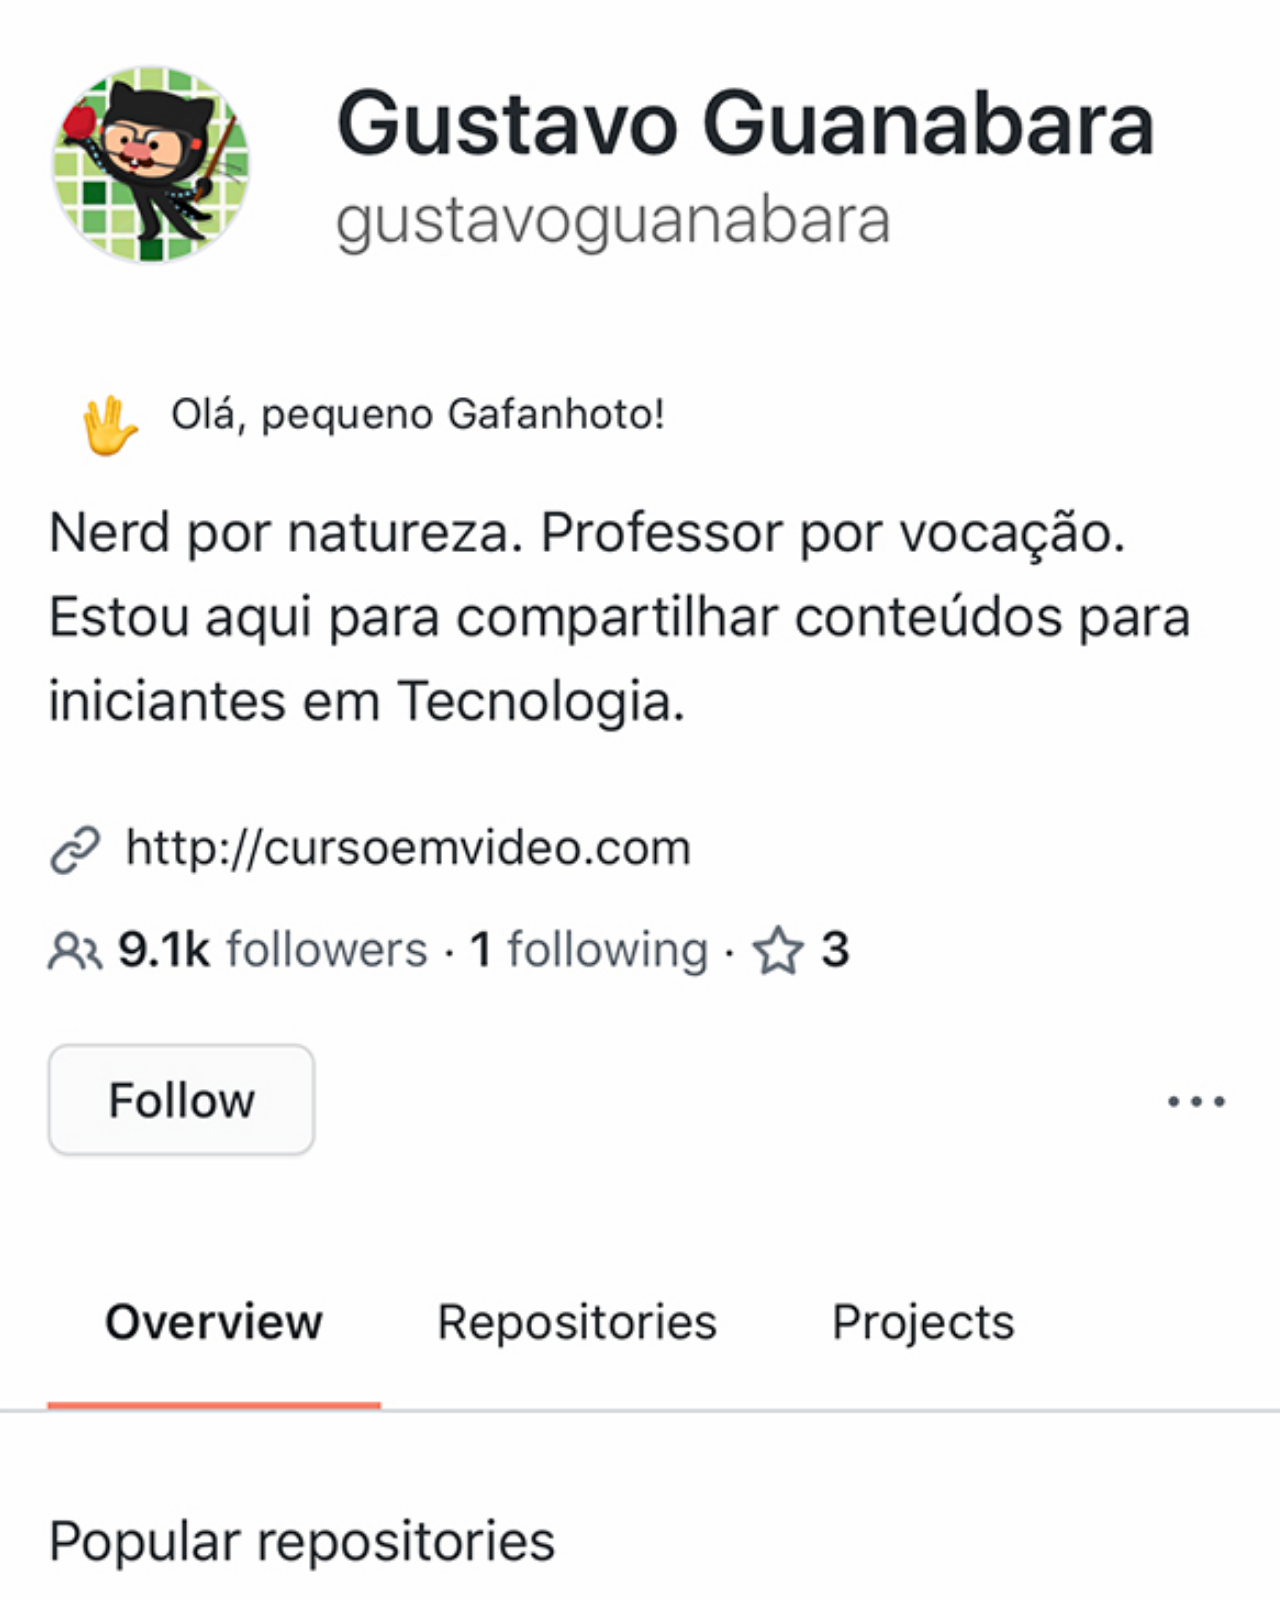
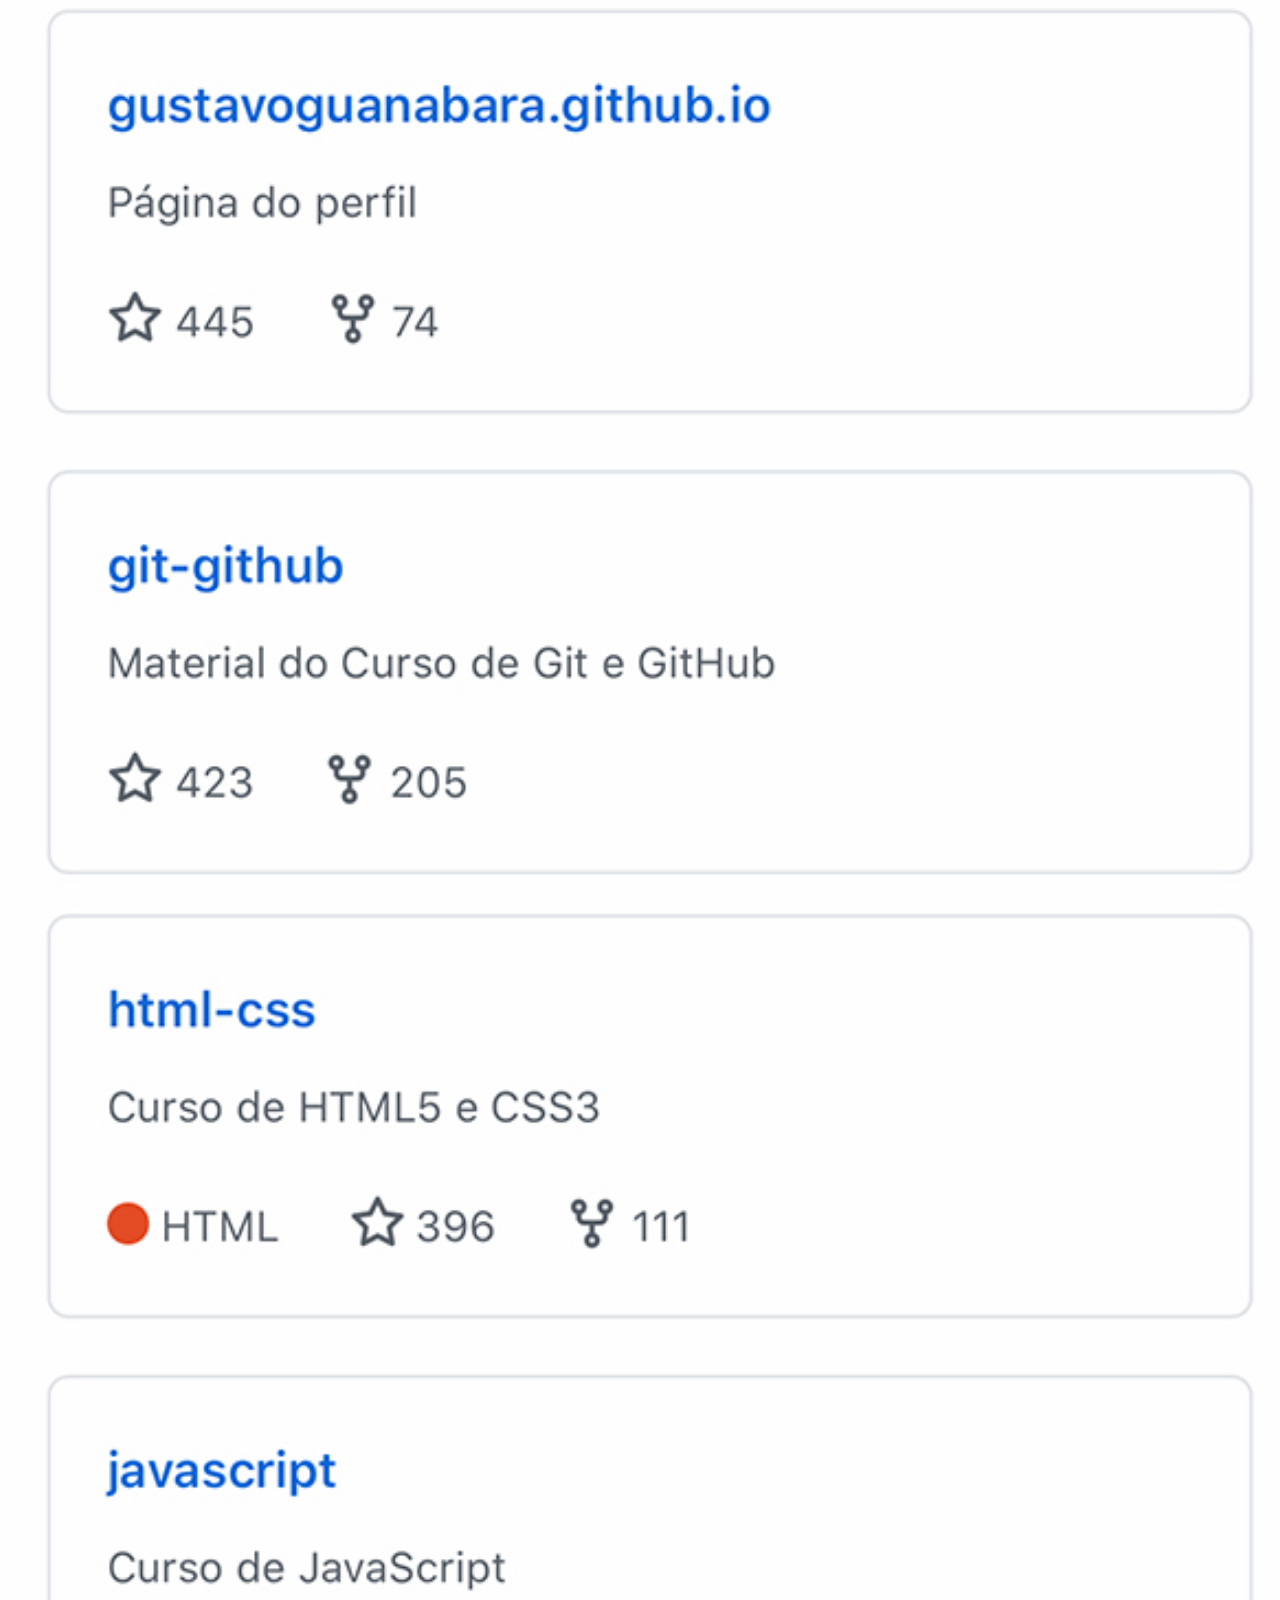
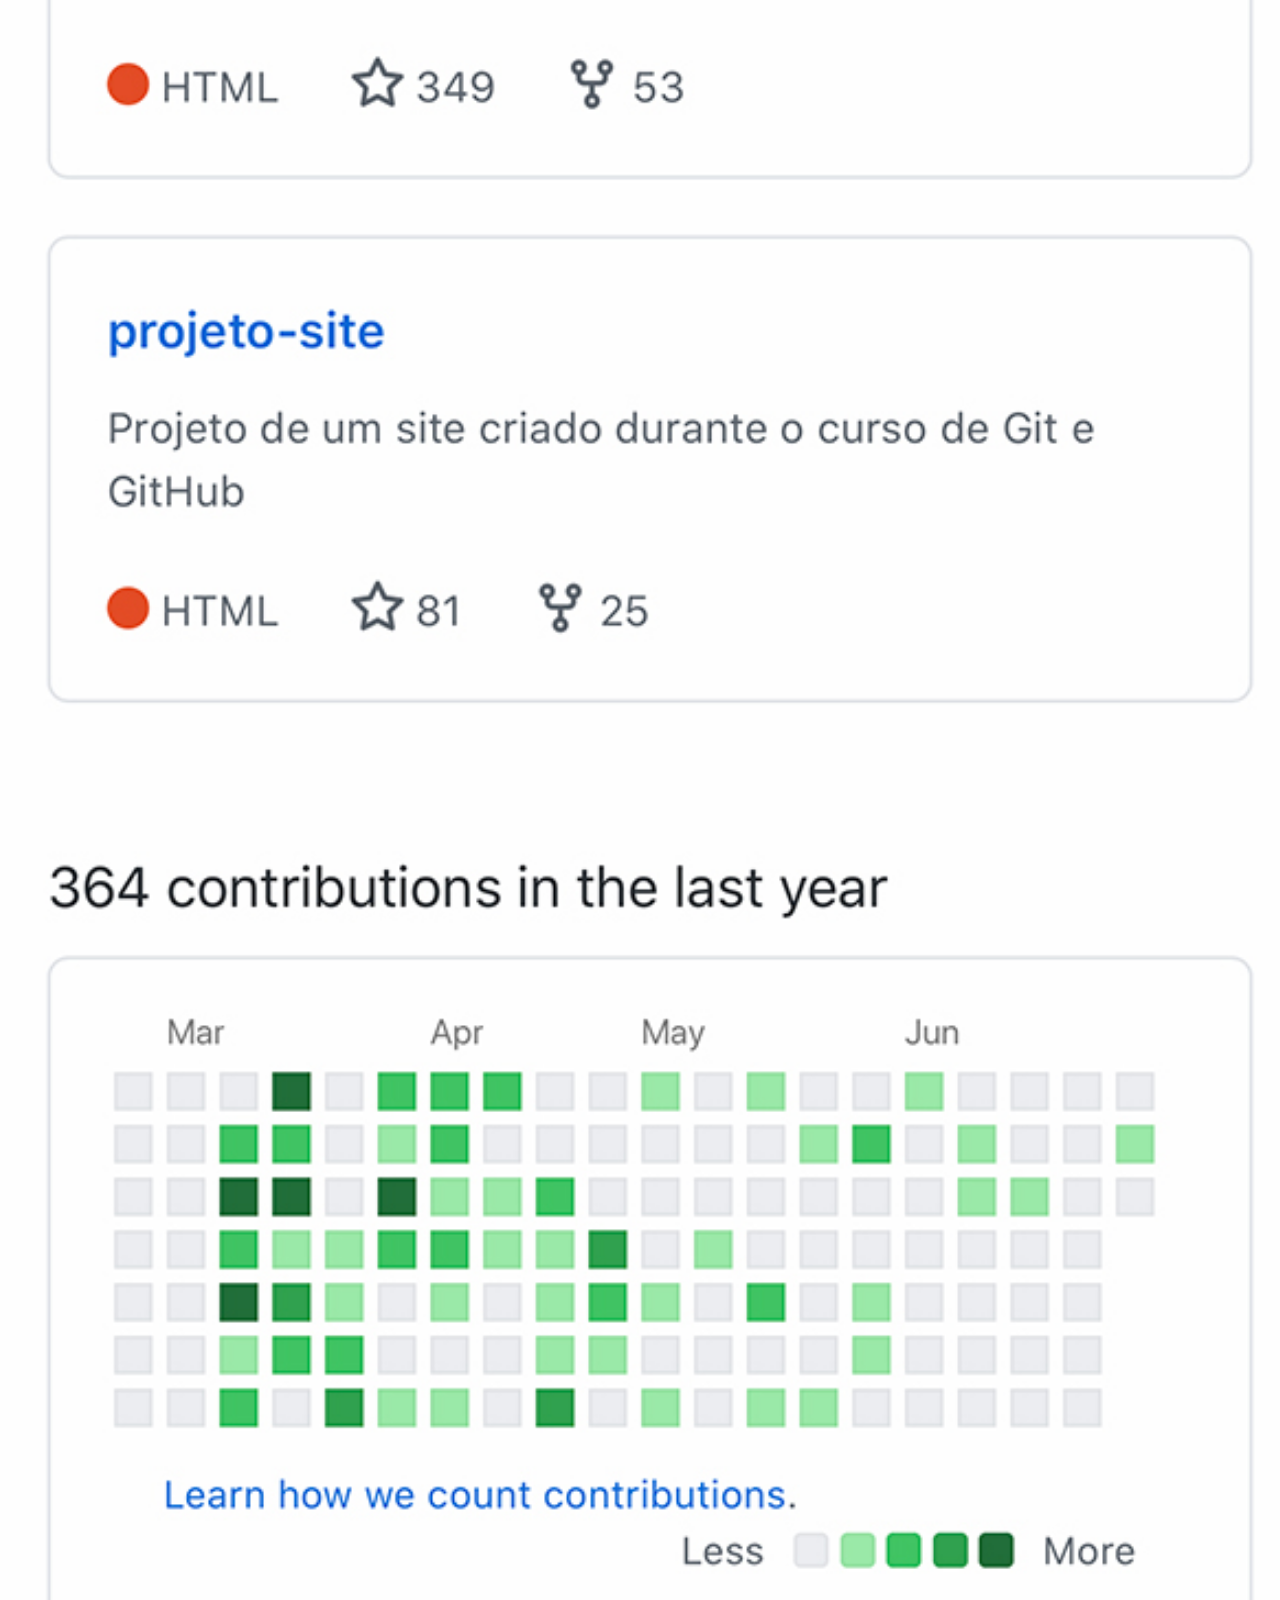
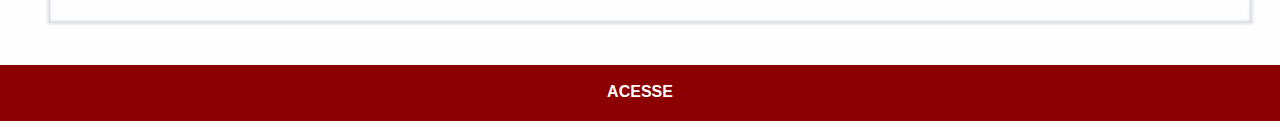
==== github.html @ 2eb6ab9f "efetuado a troca do modelos do iphone para 14pmax" ====
<!DOCTYPE html>
<html lang="pt-br">
<head>
    <meta charset="UTF-8">
    <meta name="viewport" content="width=device-width, initial-scale=1.0">
    <title>GitHub</title>
    <link rel="stylesheet" href="estilos/social.css">
</head>
<body>
    <img src="imagens/tela-github.jpg" alt="GitHub">
    <a href="https://github.com/JosiasRodrigues" target="_blank">ACESSE</a>
</body>
</html>
---- estilos/social.css ----
@charset "UTF-8";

* {
    margin: -3px;
    padding: 0px;
    font-family: Arial, Helvetica, sans-serif;
}

::-webkit-scrollbar{
    width: 0px;
    height: 0px;
}

img {
    width: 103vw;
}
a {
 display: block;
 background-color: darkred;
 color: white;
 padding: 20px;
 text-align: center;
 font-weight: bolder;
 text-decoration: none;
}

a:hover{
    background-color: red;
}
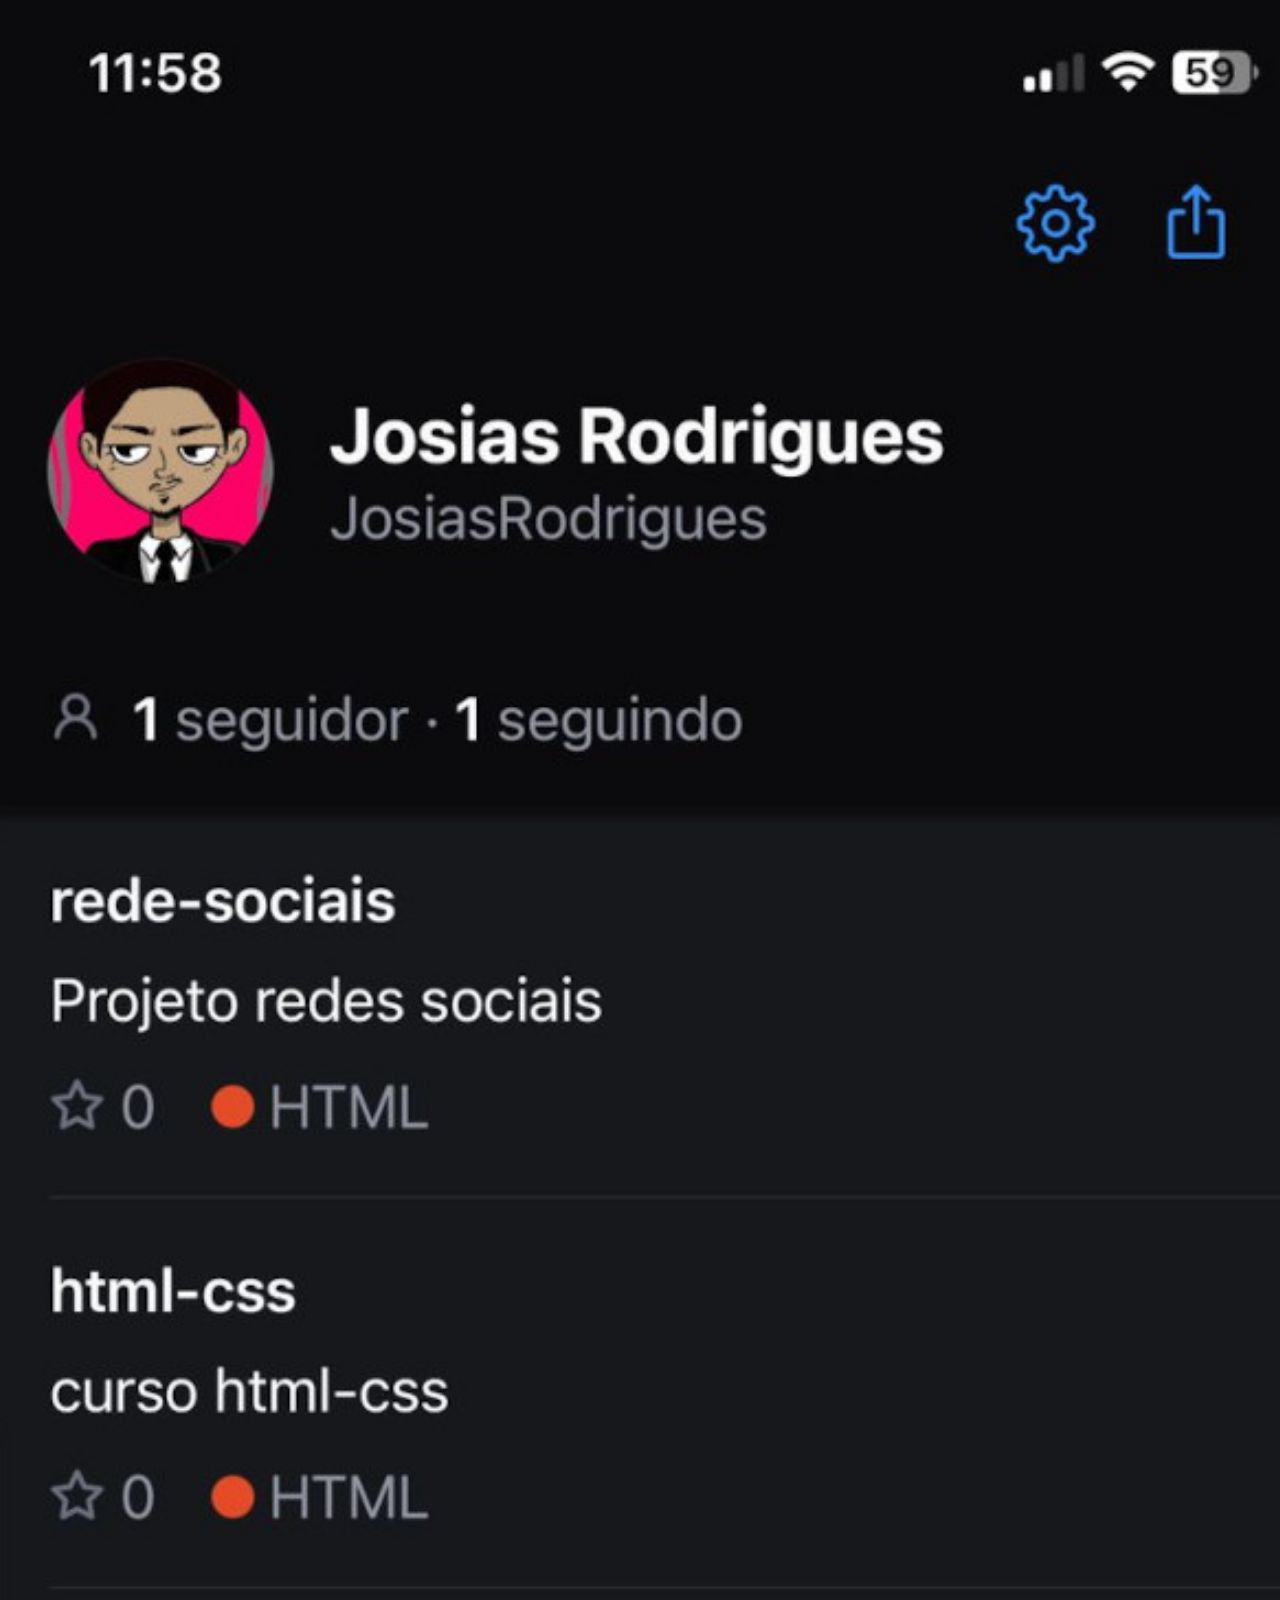
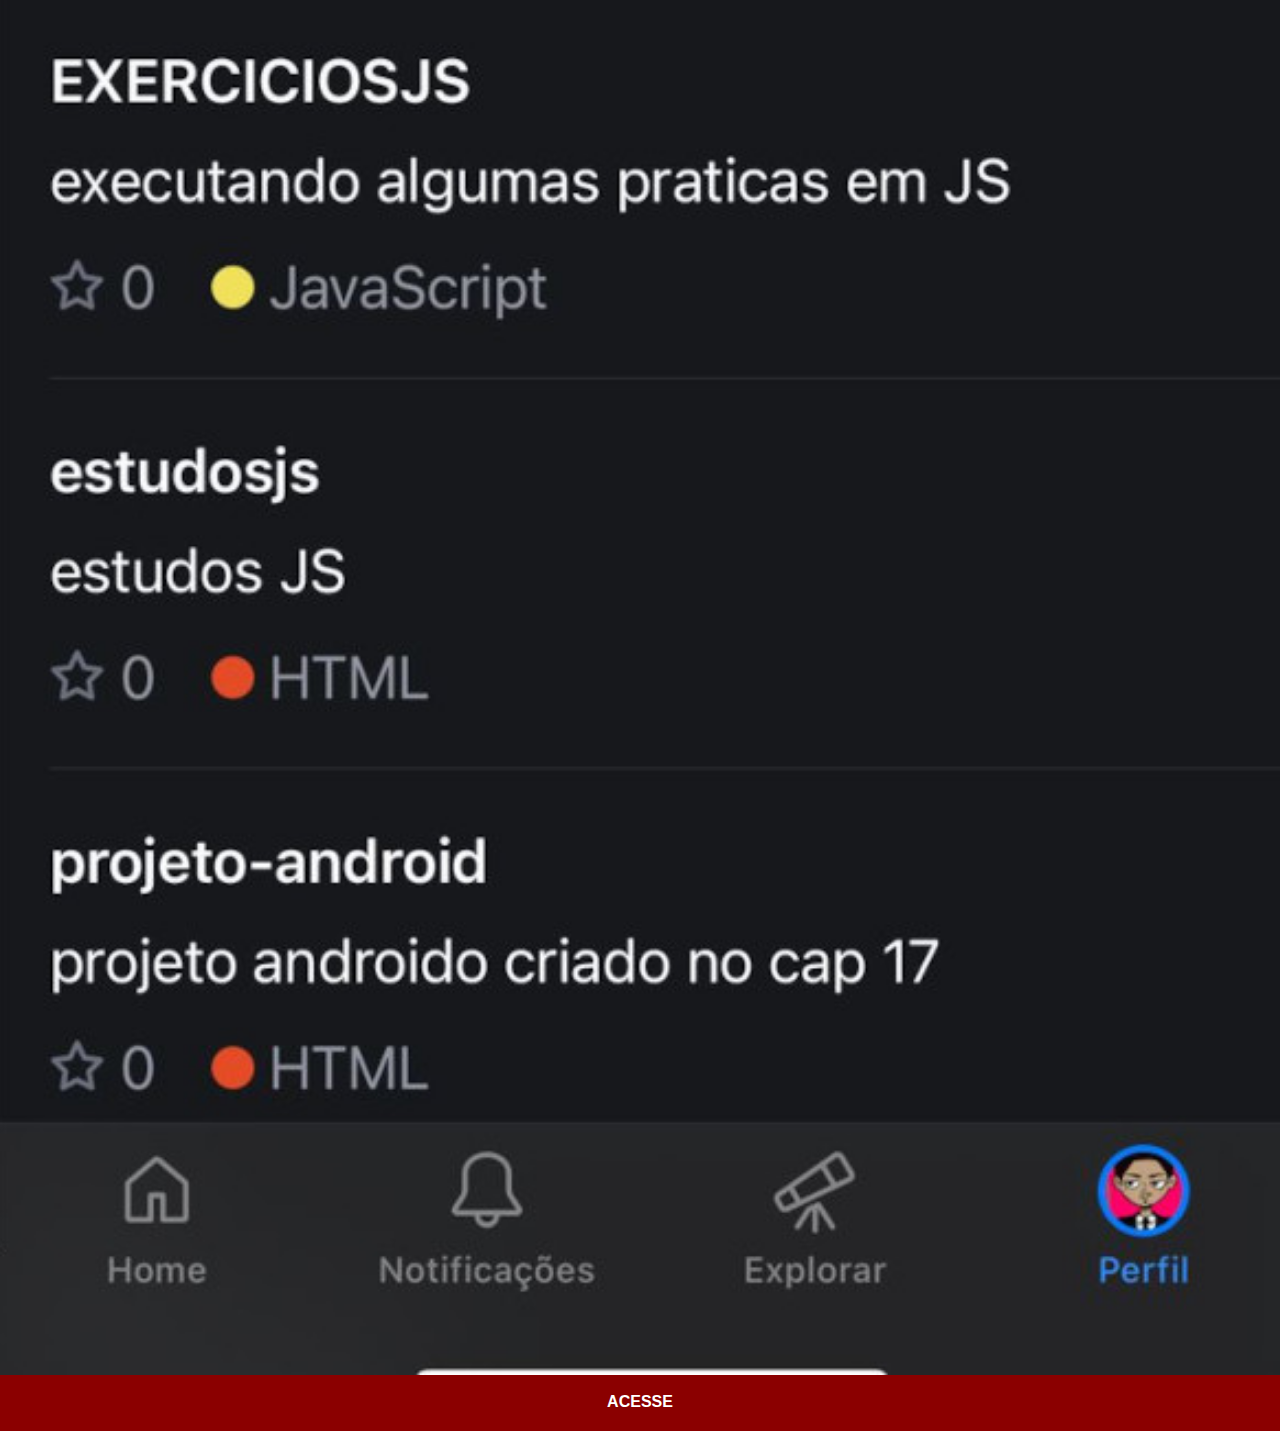
==== commit 77de6044: "atualizado imagem do github" ====
--- a/github.html
+++ b/github.html
@@ -7,7 +7,7 @@
     <link rel="stylesheet" href="estilos/social.css">
 </head>
 <body>
-    <img src="imagens/tela-github.jpg" alt="GitHub">
+    <img src="imagens/tela-github1.jpg" alt="GitHub">
     <a href="https://github.com/JosiasRodrigues" target="_blank">ACESSE</a>
 </body>
 </html>